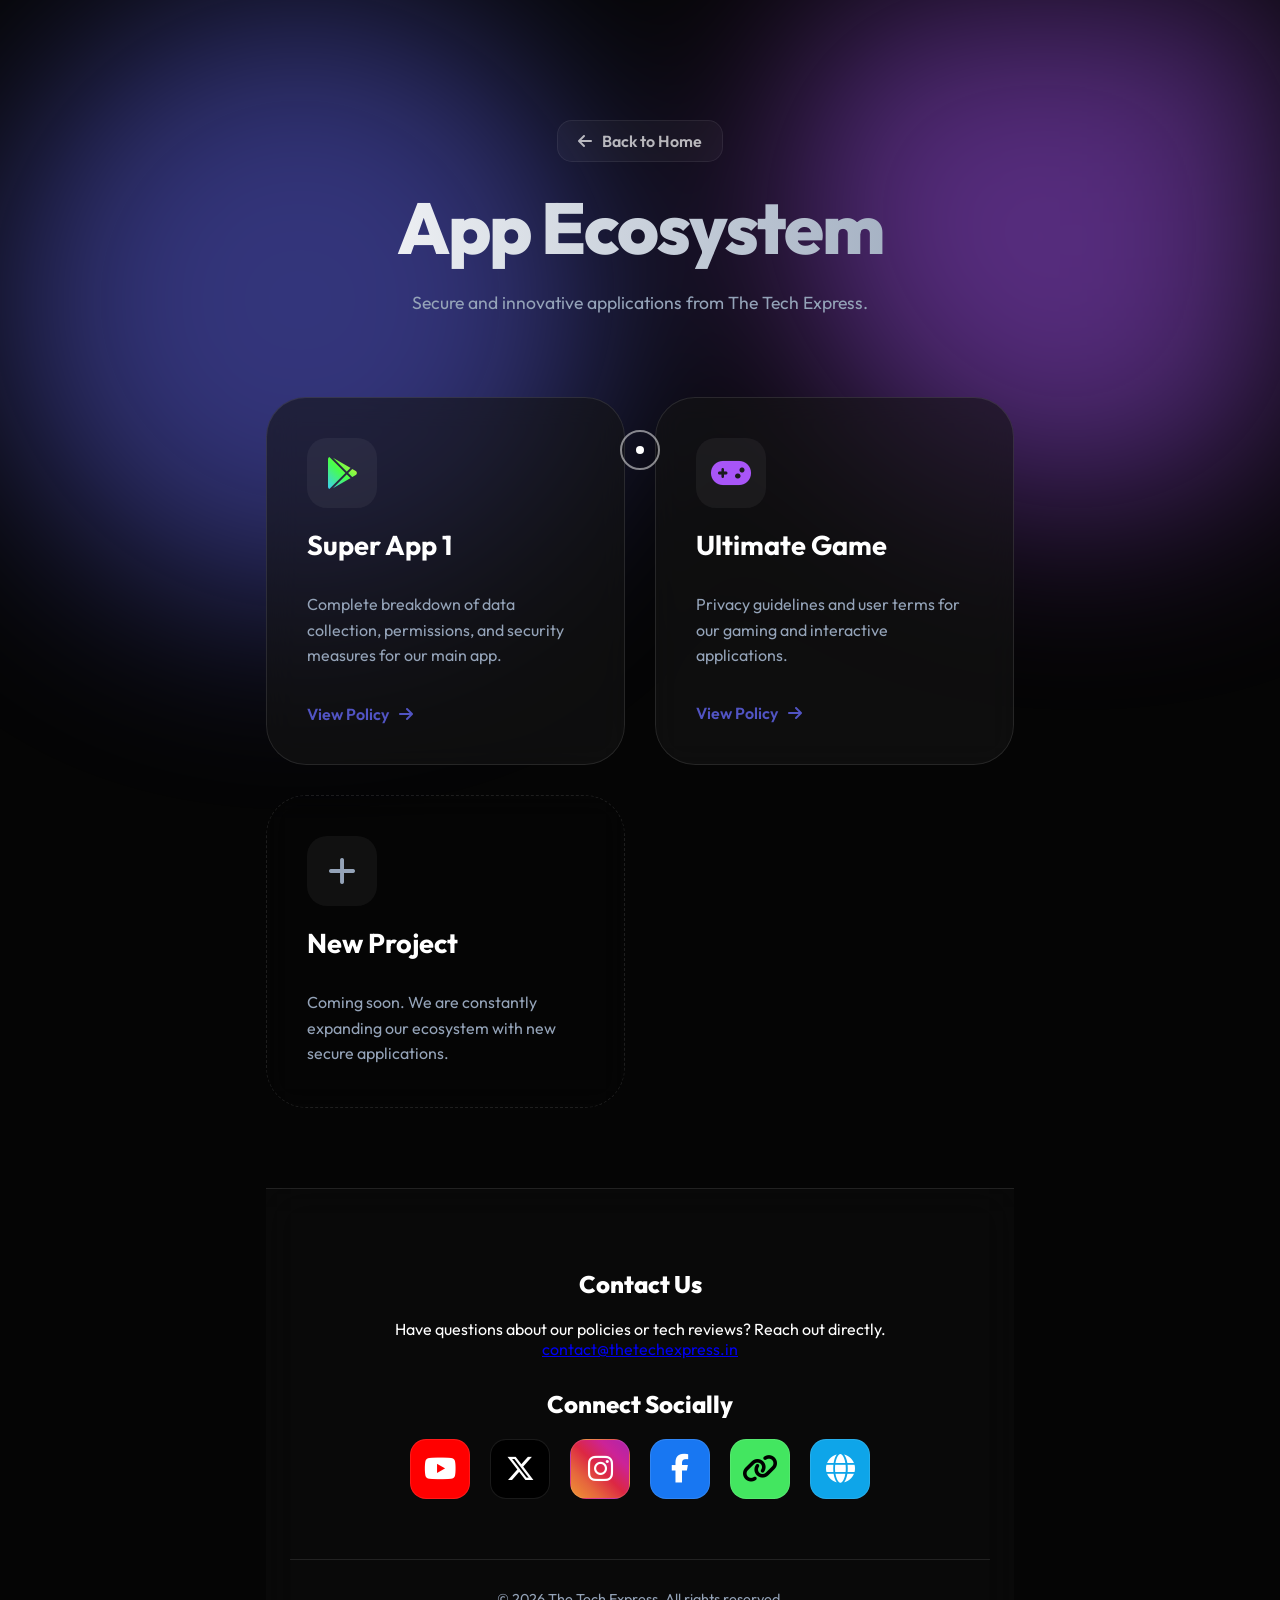
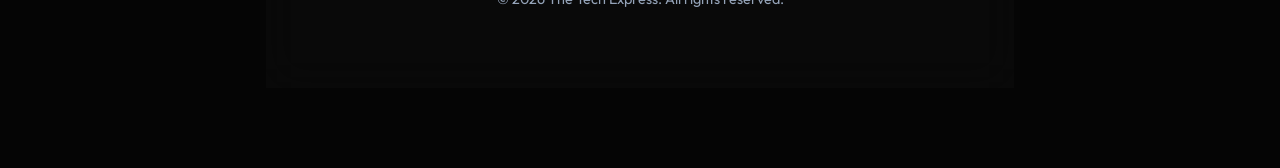
==== apps.html @ a027340a "contact section added" ====
<!DOCTYPE html>
<html lang="en">
<head>
    <meta charset="UTF-8">
    <meta name="viewport" content="width=device-width, initial-scale=1.0">
    <title>The Tech Express | Apps Ecosystem</title>
    <link rel="stylesheet" href="https://cdnjs.cloudflare.com/ajax/libs/font-awesome/6.4.0/css/all.min.css">
    <link href="https://fonts.googleapis.com/css2?family=Outfit:wght@300;400;600;800&display=swap" rel="stylesheet">
    <link rel="stylesheet" href="assets/css/style.css">
</head>
<body>

    <!-- Custom Cursor Elements -->
    <div class="cursor-dot"></div>
    <div class="cursor-outline"></div>

    <div class="bg-mesh">
        <div class="blob"></div>
        <div class="blob blob-2"></div>
    </div>

    <div class="container">
        <header>
            <a href="index.html" class="back-link" style="margin-bottom: 20px; display: inline-flex;">
                <i class="fas fa-arrow-left"></i> Back to Home
            </a>
            <h1>App Ecosystem</h1>
            <p class="subtitle">Secure and innovative applications from The Tech Express.</p>
        </header>

        <main class="grid">
            <!-- App 1 Section -->
            <a href="policies/app1.html" class="card">
                <div class="icon-box">
                    <i class="fab fa-google-play play-color"></i>
                </div>
                <h3>Super App 1</h3>
                <p>Complete breakdown of data collection, permissions, and security measures for our main app.</p>
                <div class="card-link-arrow">
                    View Policy <i class="fas fa-arrow-right"></i>
                </div>
            </a>

            <!-- App 2 Section -->
            <a href="policies/app2.html" class="card">
                <div class="icon-box">
                    <i class="fas fa-gamepad game-color"></i>
                </div>
                <h3>Ultimate Game</h3>
                <p>Privacy guidelines and user terms for our gaming and interactive applications.</p>
                <div class="card-link-arrow">
                    View Policy <i class="fas fa-arrow-right"></i>
                </div>
            </a>

            <!-- Placeholder for future apps -->
            <div class="card" style="border-style: dashed; background: transparent; cursor: default;">
                <div class="icon-box" style="background: rgba(255,255,255,0.05); color: var(--text-dim);">
                    <i class="fas fa-plus"></i>
                </div>
                <h3>New Project</h3>
                <p>Coming soon. We are constantly expanding our ecosystem with new secure applications.</p>
            </div>
        </main>

        <footer>
            <div class="footer-content">
                <div class="contact-section">
                    <div class="contact-box">
                        <h4>Contact Us</h4>
                        <p>Have questions about our policies or tech reviews? Reach out directly.</p>
                        <a href="mailto:contact@thetechexpress.in" class="email-link">contact@thetechexpress.in</a>
                    </div>
                    <div class="contact-box">
                        <h4>Connect Socially</h4>
                        <div class="social-grid">
                            <a href="https://www.youtube.com/@the-tech-express" target="_blank" class="social-icon icon-yt" aria-label="YouTube"><i class="fab fa-youtube"></i></a>
                            <a href="https://x.com/thetechexpress_" target="_blank" class="social-icon icon-x" aria-label="X"><i class="fab fa-x-twitter"></i></a>
                            <a href="https://instagram.com/_the_tech_express_" target="_blank" class="social-icon icon-ig" aria-label="Instagram"><i class="fab fa-instagram"></i></a>
                            <a href="https://facebook.com/The.Tech.Expresss" target="_blank" class="social-icon icon-fb" aria-label="Facebook"><i class="fab fa-facebook-f"></i></a>
                            <a href="https://linktr.ee/the_tech_express" target="_blank" class="social-icon icon-linktree" aria-label="LinkTree"><i class="fas fa-link"></i></a>
                            <a href="https://thetechexpress.in" target="_blank" class="social-icon icon-web" aria-label="Website"><i class="fas fa-globe"></i></a>
                        </div>
                    </div>
                </div>
                <div class="copyright">
                    <p>&copy; 2026 The Tech Express. All rights reserved.</p>
                </div>
            </div>
        </footer>
    </div>

    <script src="assets/js/cursor.js"></script>
</body>
</html>
---- assets/css/style.css ----
:root {
    --bg-color: #050505;
    --card-bg: rgba(20, 20, 20, 0.6);
    --primary-glow: #6366f1; /* Purple-blue */
    --secondary-glow: #a855f7; /* Brighter purple */
    --text-main: #ffffff;
    --text-dim: #94a3b8; /* Slate gray */
    --yt-red: #ff0000;
    --fb-blue: #1877F2;
    --ig-gradient: linear-gradient(45deg, #f09433 0%, #e6683c 25%, #dc2743 50%, #cc2397 75%, #ad24ad 100%);
    --x-black: #000000;
    --linktree-green: #43E660;
    --web-blue: #0ea5e9;
    --play-blue: #3bccff;
    --play-green: #48ff48;
    --play-yellow: #ffeb3b;
    --border-glass: rgba(255, 255, 255, 0.1);
}

/* --- Base Styles --- */
* {
    margin: 0;
    padding: 0;
    box-sizing: border-box;
    font-family: 'Outfit', 'Inter', sans-serif;
    -webkit-font-smoothing: antialiased;
    -moz-osx-font-smoothing: grayscale;
}

body {
    background-color: var(--bg-color);
    color: var(--text-main);
    min-height: 100vh;
    overflow-x: hidden;
    cursor: none; /* Hide default cursor */
    display: flex;
    flex-direction: column;
}

/* --- Interactive Background --- */
.bg-mesh {
    position: fixed;
    top: 0; left: 0; width: 100%; height: 100%;
    z-index: -1;
    overflow: hidden;
    filter: blur(100px);
    opacity: 0.5;
}

.blob {
    position: absolute;
    width: 600px; height: 600px;
    border-radius: 50%;
    background: var(--primary-glow);
    animation: move 25s infinite alternate;
}

.blob-2 {
    background: var(--secondary-glow);
    right: -100px; top: -100px;
    animation-delay: -5s;
}

@keyframes move {
    0% { transform: translate(-10%, -10%) scale(1); }
    100% { transform: translate(50%, 50%) scale(1.2); }
}

/* --- Custom Cursor --- */
.cursor-dot {
    width: 8px; height: 8px;
    background: white;
    border-radius: 50%;
    position: fixed;
    pointer-events: none;
    z-index: 10000;
    transform: translate(-50%, -50%);
    transition: transform 0.1s ease-out;
}

.cursor-outline {
    width: 40px; height: 40px;
    border: 2px solid rgba(255, 255, 255, 0.5);
    border-radius: 50%;
    position: fixed;
    pointer-events: none;
    z-index: 9999;
    transform: translate(-50%, -50%);
    transition: transform 0.15s cubic-bezier(0.175, 0.885, 0.32, 1.275), border-color 0.3s, background-color 0.3s;
}

/* --- Main Layout --- */
.container {
    max-width: 1200px;
    margin: 0 auto;
    padding: 80px 24px;
    flex-grow: 1;
    display: flex;
    flex-direction: column;
}

header {
    text-align: center;
    margin-bottom: 80px;
    padding-top: 40px;
}

.brand-logo {
    width: 120px; height: 120px;
    border-radius: 30px;
    background: white;
    padding: 10px;
    margin-bottom: 24px;
    box-shadow: 0 0 50px rgba(99, 102, 241, 0.4);
    transition: 0.5s cubic-bezier(0.175, 0.885, 0.32, 1.275);
}

.brand-logo:hover {
    transform: rotate(360deg) scale(1.1);
    box-shadow: 0 0 70px rgba(99, 102, 241, 0.6);
}

h1 {
    font-size: clamp(2.5rem, 8vw, 4.5rem);
    font-weight: 800;
    letter-spacing: -2px;
    background: linear-gradient(to right, #fff, var(--text-dim));
    -webkit-background-clip: text;
    -webkit-text-fill-color: transparent;
    margin-bottom: 16px;
}

.subtitle {
    font-size: 1.1rem;
    color: var(--text-dim);
    max-width: 600px;
    margin: 0 auto;
    line-height: 1.6;
}

/* --- Grid & Cards --- */
.grid {
    display: grid;
    grid-template-columns: repeat(auto-fit, minmax(320px, 1fr));
    gap: 30px;
    margin-bottom: 80px;
}

.card {
    background: var(--card-bg);
    border: 1px solid var(--border-glass);
    backdrop-filter: blur(15px);
    padding: 40px;
    border-radius: 40px;
    text-decoration: none;
    color: white;
    transition: all 0.4s cubic-bezier(0.23, 1, 0.32, 1);
    display: flex;
    flex-direction: column;
    gap: 20px;
    position: relative;
    overflow: hidden;
}

.card::before {
    content: '';
    position: absolute;
    top: 0; left: 0;
    width: 100%; height: 100%;
    background: linear-gradient(45deg, transparent, rgba(255,255,255,0.05), transparent);
    transform: translateX(-100%);
    transition: 0.6s ease-out;
}

.card:hover {
    transform: translateY(-15px) scale(1.02);
    border-color: rgba(255, 255, 255, 0.3);
    box-shadow: 0 25px 50px rgba(0,0,0,0.5);
    background: rgba(30, 30, 30, 0.8);
}

.card:hover::before {
    transform: translateX(100%);
}

.icon-box {
    width: 70px; height: 70px;
    border-radius: 20px;
    background: rgba(255, 255, 255, 0.05);
    display: flex;
    align-items: center;
    justify-content: center;
    font-size: 2rem;
    transition: 0.3s ease-out;
}

.yt-color { color: var(--yt-red); }
.play-color {
    background: linear-gradient(45deg, var(--play-blue), var(--play-green), var(--play-yellow));
    -webkit-background-clip: text;
    -webkit-text-fill-color: transparent;
}
.game-color { color: var(--secondary-glow); }


.card:hover .icon-box {
    transform: scale(1.1) rotate(5deg);
    background: white;
}
.card:hover .yt-color { color: var(--yt-red); -webkit-text-fill-color: initial; }
.card:hover .play-color { -webkit-text-fill-color: #000; }
.card:hover .game-color { color: var(--secondary-glow); }


.card h3 { font-size: 1.7rem; margin-bottom: 10px; }
.card p { color: var(--text-dim); line-height: 1.6; flex-grow: 1; }

.card-link-arrow {
    display: inline-flex;
    align-items: center;
    gap: 10px;
    color: var(--primary-glow);
    font-weight: 600;
    margin-top: 15px;
    opacity: 0.8;
    transition: 0.3s ease-out;
}

.card:hover .card-link-arrow {
    opacity: 1;
    gap: 15px;
}

/* --- Policy Page Styles --- */
.policy-container {
    max-width: 850px;
    margin: 40px auto;
    background: var(--card-bg);
    backdrop-filter: blur(20px);
    border: 1px solid var(--border-glass);
    padding: 60px;
    border-radius: 40px;
    box-shadow: 0 20px 50px rgba(0,0,0,0.4);
}

.back-link {
    display: inline-flex;
    align-items: center;
    gap: 10px;
    color: white;
    text-decoration: none;
    font-weight: 600;
    margin-bottom: 40px;
    opacity: 0.7;
    transition: 0.3s ease-out;
    background: rgba(255,255,255,0.05);
    padding: 10px 20px;
    border-radius: 15px;
    border: 1px solid var(--border-glass);
}

.back-link:hover {
    opacity: 1;
    transform: translateX(-5px);
    background: rgba(255,255,255,0.1);
    border-color: var(--primary-glow);
}

/* --- Footer Styles --- */
footer {
    text-align: center;
    padding: 80px 24px;
    margin-top: auto;
    border-top: 1px solid var(--border-glass);
    background: rgba(255, 255, 255, 0.02);
    backdrop-filter: blur(20px);
}

.footer-content {
    max-width: 1000px;
    margin: 0 auto;
}

.contact-section {
    display: flex;
    flex-direction: column;
    align-items: center;
    gap: 30px;
    margin-bottom: 60px;
}

.contact-box h4 {
    font-size: 1.5rem;
    margin-bottom: 20px;
    color: var(--text-main);
    font-weight: 800;
}

.social-grid {
    display: flex;
    flex-wrap: wrap;
    justify-content: center;
    gap: 20px;
}

.social-icon {
    width: 60px; height: 60px;
    border-radius: 16px;
    display: flex;
    align-items: center;
    justify-content: center;
    font-size: 1.8rem;
    color: white; /* Icon remains white */
    text-decoration: none;
    transition: all 0.4s cubic-bezier(0.175, 0.885, 0.32, 1.275);
    border: 1px solid rgba(255,255,255,0.1);
}

.social-icon:hover {
    transform: translateY(-10px) scale(1.15);
    box-shadow: 0 15px 30px rgba(0,0,0,0.4);
    filter: brightness(1.1);
    color: white;
}

/* Colorful Icon Backgrounds by Default */
.icon-yt { background: #ff0000; }
.icon-fb { background: #1877f2; }
.icon-ig { background: linear-gradient(45deg, #f09433 0%, #e6683c 25%, #dc2743 50%, #cc2397 75%, #ad24ad 100%); }
.icon-x { background: #000000; } /* Keep black for official X look, but icon must show */
.icon-linktree { background: #43E660; color: black !important; }
.icon-web { background: #0ea5e9; }

.copyright {
    color: var(--text-dim);
    font-size: 0.9rem;
    border-top: 1px solid var(--border-glass);
    padding-top: 30px;
    width: 100%;
}

/* --- Responsive Adjustments --- */
@media (max-width: 768px) {
    .cursor-dot, .cursor-outline { display: none; }
    body { cursor: auto; }
}
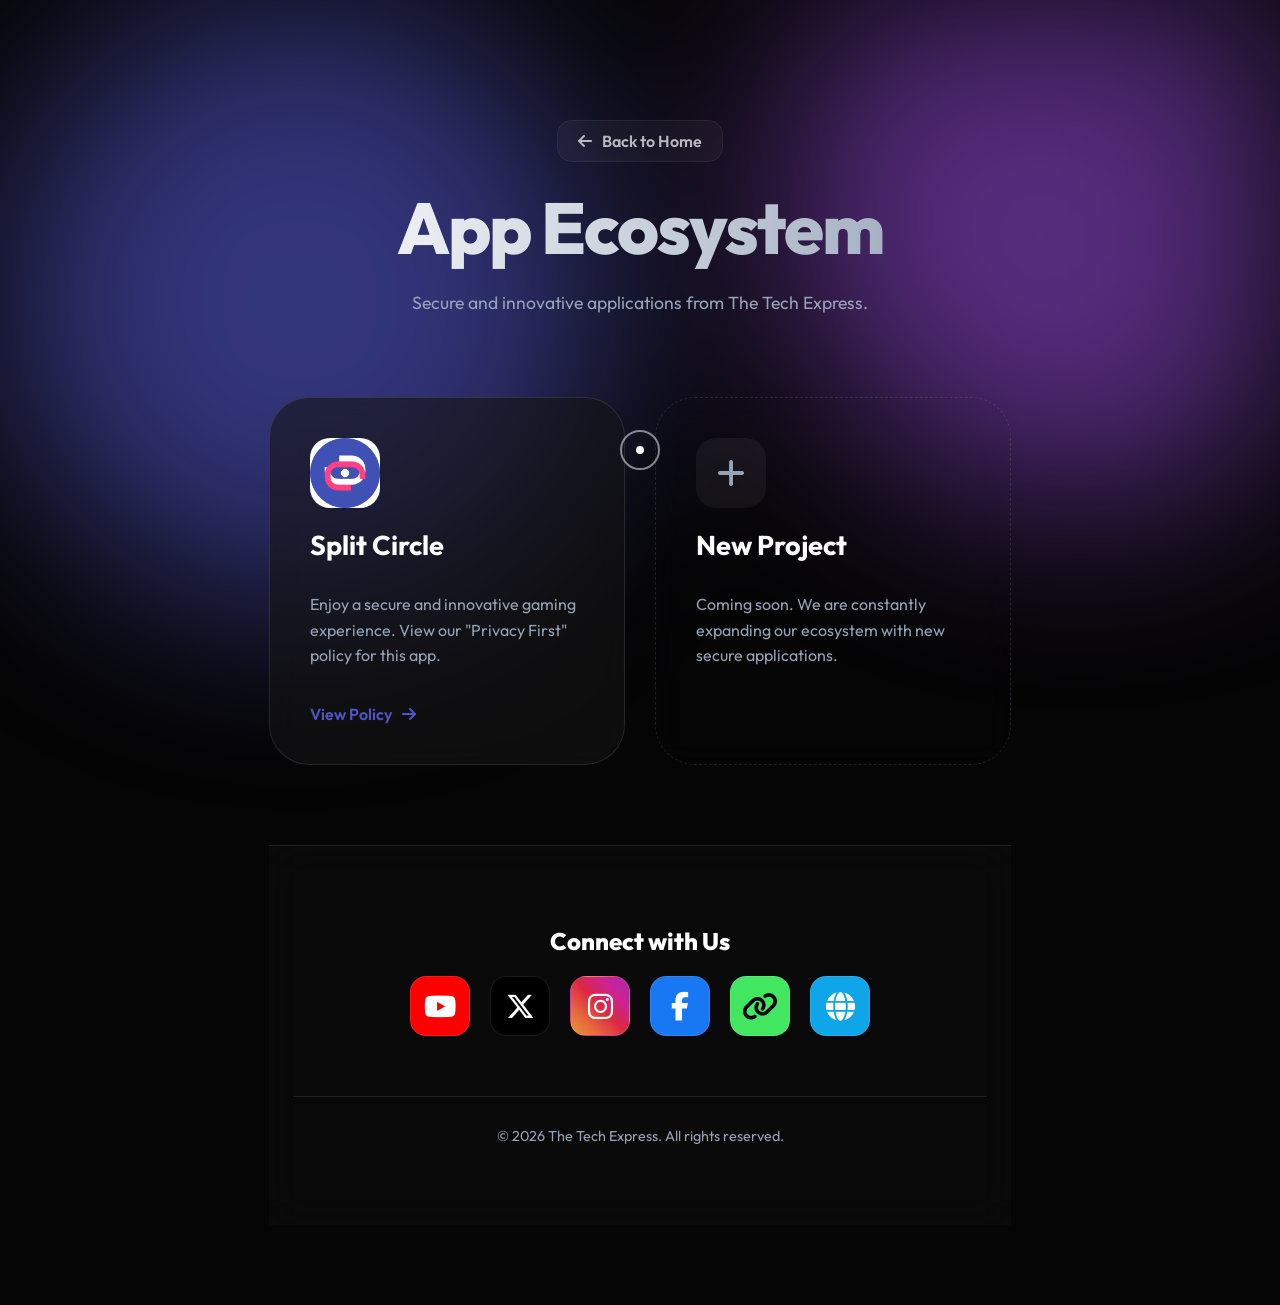
==== commit 786bfa80: "privacy policy and app added" ====
--- a/apps.html
+++ b/apps.html
@@ -4,7 +4,7 @@
     <meta charset="UTF-8">
     <meta name="viewport" content="width=device-width, initial-scale=1.0">
     <title>The Tech Express | Apps Ecosystem</title>
-    <link rel="stylesheet" href="https://cdnjs.cloudflare.com/ajax/libs/font-awesome/6.4.0/css/all.min.css">
+    <link rel="stylesheet" href="https://cdnjs.cloudflare.com/ajax/libs/font-awesome/6.5.1/css/all.min.css">
     <link href="https://fonts.googleapis.com/css2?family=Outfit:wght@300;400;600;800&display=swap" rel="stylesheet">
     <link rel="stylesheet" href="assets/css/style.css">
 </head>
@@ -29,25 +29,13 @@
         </header>
 
         <main class="grid">
-            <!-- App 1 Section -->
-            <a href="policies/app1.html" class="card">
-                <div class="icon-box">
-                    <i class="fab fa-google-play play-color"></i>
+            <!-- Split Circle App Section -->
+            <a href="policies/split-circle.html" class="card">
+                <div class="icon-box" style="padding: 0; overflow: hidden; background: transparent;">
+                    <img src="assets/logo/Split Circle Logo.jpeg" alt="Split Circle Logo" style="width: 100%; height: 100%; object-fit: cover;">
                 </div>
-                <h3>Super App 1</h3>
-                <p>Complete breakdown of data collection, permissions, and security measures for our main app.</p>
-                <div class="card-link-arrow">
-                    View Policy <i class="fas fa-arrow-right"></i>
-                </div>
-            </a>
-
-            <!-- App 2 Section -->
-            <a href="policies/app2.html" class="card">
-                <div class="icon-box">
-                    <i class="fas fa-gamepad game-color"></i>
-                </div>
-                <h3>Ultimate Game</h3>
-                <p>Privacy guidelines and user terms for our gaming and interactive applications.</p>
+                <h3>Split Circle</h3>
+                <p>Enjoy a secure and innovative gaming experience. View our "Privacy First" policy for this app.</p>
                 <div class="card-link-arrow">
                     View Policy <i class="fas fa-arrow-right"></i>
                 </div>
@@ -67,15 +55,10 @@
             <div class="footer-content">
                 <div class="contact-section">
                     <div class="contact-box">
-                        <h4>Contact Us</h4>
-                        <p>Have questions about our policies or tech reviews? Reach out directly.</p>
-                        <a href="mailto:contact@thetechexpress.in" class="email-link">contact@thetechexpress.in</a>
-                    </div>
-                    <div class="contact-box">
-                        <h4>Connect Socially</h4>
+                        <h4>Connect with Us</h4>
                         <div class="social-grid">
                             <a href="https://www.youtube.com/@the-tech-express" target="_blank" class="social-icon icon-yt" aria-label="YouTube"><i class="fab fa-youtube"></i></a>
-                            <a href="https://x.com/thetechexpress_" target="_blank" class="social-icon icon-x" aria-label="X"><i class="fab fa-x-twitter"></i></a>
+                            <a href="https://x.com/thetechexpress_" target="_blank" class="social-icon icon-x" aria-label="X"><i class="fa-brands fa-x-twitter"></i></a>
                             <a href="https://instagram.com/_the_tech_express_" target="_blank" class="social-icon icon-ig" aria-label="Instagram"><i class="fab fa-instagram"></i></a>
                             <a href="https://facebook.com/The.Tech.Expresss" target="_blank" class="social-icon icon-fb" aria-label="Facebook"><i class="fab fa-facebook-f"></i></a>
                             <a href="https://linktr.ee/the_tech_express" target="_blank" class="social-icon icon-linktree" aria-label="LinkTree"><i class="fas fa-link"></i></a>
--- a/assets/css/style.css
+++ b/assets/css/style.css
@@ -167,7 +167,7 @@
     position: absolute;
     top: 0; left: 0;
     width: 100%; height: 100%;
-    background: linear-gradient(45deg, transparent, rgba(255,255,255,0.05), transparent);
+    background: linear(45deg, transparent, rgba(255,255,255,0.05), transparent);
     transform: translateX(-100%);
     transition: 0.6s ease-out;
 }
@@ -266,6 +266,41 @@
     border-color: var(--primary-glow);
 }
 
+.policy-content {
+    line-height: 1.8;
+}
+.policy-content h1 {
+    font-size: clamp(2rem, 6vw, 3rem);
+    margin-bottom: 20px;
+    background: linear-gradient(to right, #fff, var(--primary-glow));
+    -webkit-background-clip: text;
+    -webkit-text-fill-color: transparent;
+}
+.policy-content h2 {
+    margin-top: 3.5rem;
+    margin-bottom: 1.5rem;
+    color: #fff;
+    font-size: 1.8rem;
+    border-bottom: 2px solid rgba(255,255,255,0.1);
+    padding-bottom: 10px;
+}
+.policy-content p {
+    margin-bottom: 2rem;
+    color: var(--text-dim);
+    font-size: 1.05rem;
+}
+.policy-content ul, .policy-content ol {
+    margin-bottom: 2rem;
+    padding-left: 2rem;
+}
+.policy-content li {
+    margin-bottom: 1.2rem;
+    color: var(--text-dim);
+}
+.policy-content li strong {
+    color: #fff;
+}
+
 /* --- Footer Styles --- */
 footer {
     text-align: center;
